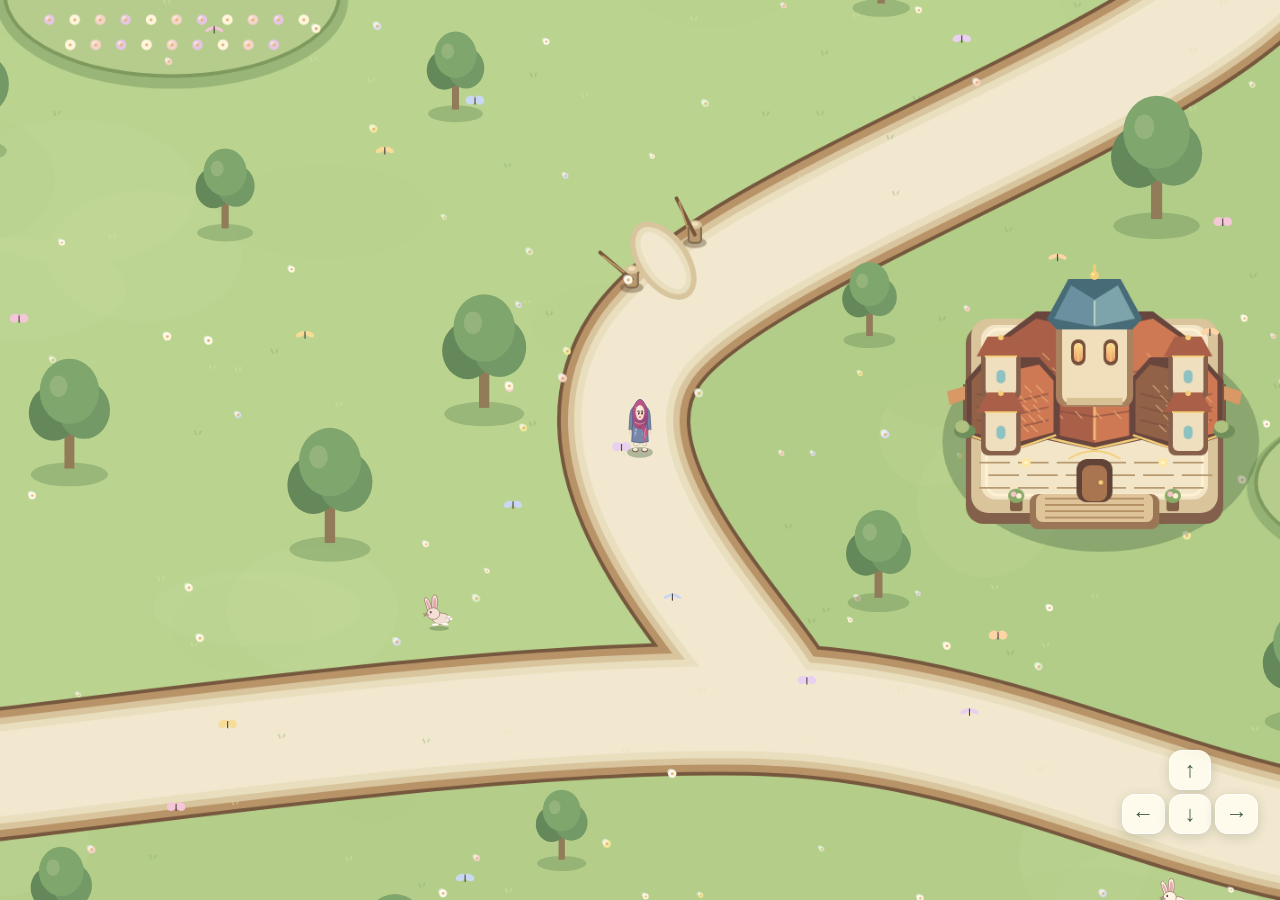
==== index.html @ 34d116b4 "Add initial files for Birthday Garden project - Created index.html with main structure and interacti" ====
<!doctype html>
<html lang="en">

<head>
  <meta charset="utf-8" />
  <meta name="viewport" content="width=device-width, initial-scale=1, viewport-fit=cover" />
  <meta name="theme-color" content="#a9ca83" />
  <meta name="description" content="A little birthday garden to wander through." />
  <title>Birthday Garden</title>
  <link rel="stylesheet" href="style.css" />
  <link rel="stylesheet" href="collectibles.css" />
</head>

<body>
  <main class="full-garden" aria-label="Birthday garden">
    <div class="viewport" id="viewport">
      <canvas id="garden"
        aria-label="A garden you can explore. Use the arrow keys or direction buttons to walk."></canvas>
      <div id="item-prompt" class="item-prompt" hidden>
        <p><span class="prompt-emoji">✨</span> You found a <strong id="found-item-name"></strong>!<br />Would you like to collect?</p>
        <button id="collect-item" type="button">Collect</button>
      </div>
      <button id="collection-toggle" class="collection-toggle" type="button" hidden aria-label="Open your collection">
        <span aria-hidden="true">🎁</span> Collection <span id="collection-count" class="collection-count"></span>
      </button>
      <div id="surprise-modal" class="surprise-modal" hidden>
        <section class="surprise-card" role="dialog" aria-modal="true" aria-label="Collected birthday wish">
          <div id="surprise-content"></div>
          <button id="confirm-surprise" class="modal-ok" type="button">OK</button>
        </section>
      </div>
      <div class="controls" aria-label="Movement controls">
        <button class="move up" data-dir="up" aria-label="Walk up">&uarr;</button>
        <button class="move left" data-dir="left" aria-label="Walk left">&larr;</button>
        <button class="move down" data-dir="down" aria-label="Walk down">&darr;</button>
        <button class="move right" data-dir="right" aria-label="Walk right">&rarr;</button>
      </div>
    </div>
  </main>
  <script src="garden.js"></script>
</body>

</html>
---- style.css ----
:root{color-scheme:light;--ink:#344c3d;--muted:#788477;--cream:#f8f5ec;--paper:#fffdf8;--rose:#cd7b76;--green:#577b52}*{box-sizing:border-box}body{margin:0;min-height:100vh;background-color:var(--cream);background-image:radial-gradient(#d7ccb3 0.7px,transparent .7px);background-size:17px 17px;color:var(--ink);font-family:"DM Sans",Arial,sans-serif}.page{max-width:1100px;margin:0 auto;padding:20px 34px 26px}.topbar{height:43px;display:flex;align-items:center;justify-content:space-between}.brand{text-decoration:none;color:var(--ink);font-family:"Playfair Display",Georgia,serif;font-weight:700;font-size:17px}.brand-mark{color:var(--rose);font-size:20px;margin-right:7px}.top-note{font-size:11px;letter-spacing:.025em;color:#788477}.live-dot{display:inline-block;width:7px;height:7px;background:#8ca574;border-radius:50%;margin:0 7px 1px 0}.intro{text-align:center;padding:24px 0 19px}.eyebrow{font-size:9px;letter-spacing:.19em;font-weight:700;color:#a07962;margin:0 0 9px}.intro h1{font-family:"Playfair Display",Georgia,serif;font-size:clamp(31px,4.1vw,43px);line-height:1.15;letter-spacing:-.035em;margin:0;color:#354b3c}.intro h1 span{color:#bd7771}.subtitle{font-size:13px;color:#7b8175;margin:10px 0 0}.game-shell{overflow:hidden;border:1px solid #e6ddca;border-radius:13px;background:var(--paper);box-shadow:0 10px 32px #554c3410}.game-meta,.game-footer{height:38px;padding:0 15px;display:flex;align-items:center;justify-content:space-between;color:#798074;font-size:10px}.location{color:#53694f;font-weight:600}.pin{color:#bd7771;margin-right:4px}.walk-hint{display:flex;align-items:center;gap:3px}.walk-hint kbd{width:17px;height:17px;border:1px solid #e3dfd3;border-radius:4px;background:#fffef9;color:#697364;font:10px "DM Sans",sans-serif;text-align:center;padding-top:2px}.walk-hint span{margin-left:6px}.viewport{position:relative;width:100%;height:clamp(390px,52vw,500px);overflow:hidden;background:#a8c981}.viewport canvas{width:100%;height:100%;display:block}.weather{position:absolute;left:13px;top:13px;padding:7px 11px;border:1px solid #ffffff9c;border-radius:30px;background:#fffdf1d9;color:#61754e;font-size:10px;box-shadow:0 2px 10px #41563212}.sun-icon{color:#dfa850;font-size:15px;vertical-align:-1px;margin-right:4px}.welcome{position:absolute;left:50%;top:16px;transform:translateX(-50%);padding:8px 15px;display:flex;align-items:center;gap:9px;border:1px solid #ffffffa6;border-radius:30px;background:#fffaf0dc;color:#68745d;font-size:10px;line-height:1.35;box-shadow:0 2px 10px #41563212;white-space:nowrap}.welcome-flower{color:#cd7b76;font-size:19px}.welcome strong{font-weight:700;color:#51654d}.controls{position:absolute;right:17px;bottom:15px;width:115px;height:108px;display:grid;grid-template-columns:repeat(3,1fr);grid-template-rows:repeat(3,1fr);gap:3px;touch-action:none}.move{border:1px solid #ffffffc4;border-radius:11px;background:#fffdf0df;color:#496146;font:600 19px "DM Sans",sans-serif;box-shadow:0 2px 8px #26351d1c;cursor:pointer;touch-action:none;user-select:none;-webkit-user-select:none;transition:transform .08s,background .08s}.move:hover{background:#fff}.move:active,.move.pressed{background:#e8edce;transform:scale(.94)}.up{grid-column:2;grid-row:1}.left{grid-column:1;grid-row:2}.down{grid-column:2;grid-row:2}.right{grid-column:3;grid-row:2}.game-footer{border-top:1px solid #eee9dd;height:35px;font-size:9px}.sparkle{color:#c3886c;font-size:14px;vertical-align:-1px;margin-right:4px}.coordinates{font-variant-numeric:tabular-nums;color:#929487}.footer{display:flex;align-items:center;justify-content:space-between;padding:17px 4px 0;color:#858677;font-size:10px}.heart{color:#cb817a;margin-left:3px}.flower{color:#b28b58;margin-left:4px}@media(max-width:600px){.page{padding:12px 12px 19px}.topbar{height:35px}.brand{font-size:14px}.brand-mark{font-size:17px}.top-note{font-size:9px}.intro{padding:26px 0 19px}.intro h1{font-size:32px}.subtitle{font-size:11px;margin-top:8px}.game-meta{height:39px;padding:0 10px}.walk-hint span{font-size:0}.walk-hint span:after{content:"move around";font-size:9px}.walk-hint kbd{width:16px;height:16px}.viewport{height:min(70vh,510px);min-height:390px}.welcome{top:12px}.weather{top:12px;left:9px;font-size:9px;padding:6px 8px}.game-footer{padding:0 10px;font-size:8px}.footer{font-size:9px;padding:14px 2px 0;gap:8px}.footer span:last-child{text-align:right}}@media(max-width:370px){.top-note{display:none}.intro h1{font-size:29px}.controls{right:11px;bottom:12px}.welcome{font-size:9px}}

html,body{width:100%;height:100%;min-height:100%;overflow:hidden}body{background:#a9ca83}.full-garden,.viewport{position:fixed;inset:0;width:100%;height:100%;min-height:0;overflow:hidden}.viewport{touch-action:none}.controls{right:max(22px,env(safe-area-inset-right));bottom:max(22px,env(safe-area-inset-bottom));width:136px;height:128px;gap:4px}.move{border-radius:13px;background:#fffdf0e8;font-size:22px;box-shadow:0 3px 12px #26351d2b}@media(max-width:600px){.controls{right:max(18px,env(safe-area-inset-right));bottom:max(18px,env(safe-area-inset-bottom));width:124px;height:116px}}
---- collectibles.css ----
[hidden]{display:none!important}
.item-prompt{position:absolute;z-index:6;width:min(260px,calc(100vw - 28px));padding:14px 15px 13px;border:1px solid #f0dfbd;border-radius:18px;background:#fffdf3f5;box-shadow:0 8px 26px #3d512b33;color:#4d6245;text-align:center;transform:translate(-50%,-100%);pointer-events:auto}
.item-prompt:after{content:"";position:absolute;left:calc(50% - 9px);bottom:-9px;width:16px;height:16px;border-right:1px solid #f0dfbd;border-bottom:1px solid #f0dfbd;background:#fffdf3;transform:rotate(45deg)}
.item-prompt p{position:relative;z-index:1;margin:0 0 10px;font:600 13px/1.45 "DM Sans",Arial,sans-serif}.item-prompt strong{color:#b25773}.prompt-emoji{margin-right:3px}
#collect-item{position:relative;z-index:1;border:0;border-radius:999px;padding:8px 20px;background:#cc7186;color:#fff;font:700 12px "DM Sans",Arial,sans-serif;box-shadow:0 3px 8px #9a4f5b33;cursor:pointer}#collect-item:hover{background:#b75d75}
.collection-toggle{position:absolute;z-index:5;right:max(22px,env(safe-area-inset-right));bottom:calc(max(22px,env(safe-area-inset-bottom)) + 136px + 10px);min-height:40px;padding:0 14px;border:1px solid #fff4d2;border-radius:999px;background:#fffaf0ed;color:#546d49;font:700 12px "DM Sans",Arial,sans-serif;box-shadow:0 3px 12px #26351d2b;cursor:pointer}.collection-toggle>span:first-child{margin-right:5px;font-size:16px;vertical-align:-2px}.collection-count{margin-left:5px;color:#af6875;font-variant-numeric:tabular-nums}
.surprise-modal{position:absolute;z-index:20;inset:0;display:grid;place-items:center;padding:20px;background:#20332370;backdrop-filter:blur(3px)}.surprise-card{position:relative;width:min(540px,100%);max-height:min(82vh,780px);overflow:auto;padding:35px clamp(22px,6vw,48px) 34px;border:1px solid #f3e5c6;border-radius:26px;background:radial-gradient(ellipse at 50% 0,#fff8e6,#fffdf8 67%);box-shadow:0 20px 70px #17261455;color:#465b43;text-align:center;animation:gift-pop .24s ease-out}
@keyframes gift-pop{from{opacity:0;transform:translateY(12px) scale(.96)}to{opacity:1;transform:translateY(0) scale(1)}}
.close-surprise{position:absolute;top:12px;right:14px;width:34px;height:34px;border:0;border-radius:50%;background:#f5eedf;color:#796a58;font:26px/1 Arial,sans-serif;cursor:pointer}.wish-emoji{display:block;margin:2px 0 8px;font-size:56px;line-height:1.15}.wish-kicker{margin:0 0 7px;color:#b17d65;font:700 10px "DM Sans",Arial,sans-serif;letter-spacing:.16em;text-transform:uppercase}.wish-title{margin:0 0 14px;color:#3f5741;font:700 clamp(24px,5vw,34px)/1.15 "Playfair Display",Georgia,serif}.wish-copy{margin:0 auto;max-width:400px;color:#6b6f61;font:500 clamp(15px,3.2vw,18px)/1.65 "DM Sans",Arial,sans-serif;white-space:pre-wrap}.collection-heading{margin:0 0 6px;color:#3f5741;font:700 28px/1.2 "Playfair Display",Georgia,serif}.collection-subtitle{margin:0 0 20px;color:#7d8174;font:12px "DM Sans",Arial,sans-serif}.collection-items{display:grid;gap:10px;text-align:left}.collection-entry{display:grid;grid-template-columns:42px 1fr;gap:4px 10px;align-items:start;padding:13px 14px;border:1px solid #eee5d2;border-radius:15px;background:#fffefa}.collection-entry-emoji{grid-row:span 2;font-size:29px;text-align:center}.collection-entry strong{align-self:end;color:#586a4c;font:700 13px "DM Sans",Arial,sans-serif}.collection-entry p{margin:0;color:#77776a;font:12px/1.5 "DM Sans",Arial,sans-serif}.collection-empty{color:#818475;font:13px/1.5 "DM Sans",Arial,sans-serif}
@media(max-width:600px){.collection-toggle{right:max(18px,env(safe-area-inset-right));bottom:calc(max(18px,env(safe-area-inset-bottom)) + 116px + 9px);min-height:38px;padding:0 12px}.surprise-modal{padding:13px}.surprise-card{padding:34px 20px 26px;border-radius:22px}.wish-emoji{font-size:48px}}
.surprise-card{border:3px solid #e7b39f;border-radius:32px;background:radial-gradient(circle at 15% 18%,#fff1cf 0 5px,transparent 6px),radial-gradient(circle at 87% 22%,#f8d9e2 0 6px,transparent 7px),linear-gradient(145deg,#fff9e9,#fffdf8 62%);box-shadow:0 9px 0 #bc806d,0 22px 55px #17261455;outline:2px dashed #f0c5a8;outline-offset:-11px}
.surprise-card:before,.surprise-card:after{position:absolute;pointer-events:none;color:#d88d9a;font-size:25px}.surprise-card:before{content:"✿";top:12px;left:19px;transform:rotate(-14deg)}.surprise-card:after{content:"✦";top:14px;right:20px;color:#d9a953;transform:rotate(12deg)}
.wish-emoji{font-size:68px;filter:drop-shadow(0 4px 0 #f2d9c7)}.wish-title{color:#8d5363;text-shadow:1px 2px 0 #f6e5cf}.wish-copy{color:#606b53}
.modal-ok{display:block;min-width:120px;margin:24px auto 0;padding:11px 28px;border:2px solid #9e5c71;border-radius:999px;background:#d98598;color:#fffdf8;font:800 14px "DM Sans",Arial,sans-serif;box-shadow:0 5px 0 #a75e72,0 7px 12px #73524030;cursor:pointer;transition:transform .12s,box-shadow .12s}.modal-ok:hover{background:#cb7188;transform:translateY(-1px)}.modal-ok:active{transform:translateY(3px);box-shadow:0 2px 0 #a75e72}
@media(max-width:600px){.surprise-card{border-radius:27px}.wish-emoji{font-size:58px}.modal-ok{margin-top:20px}}
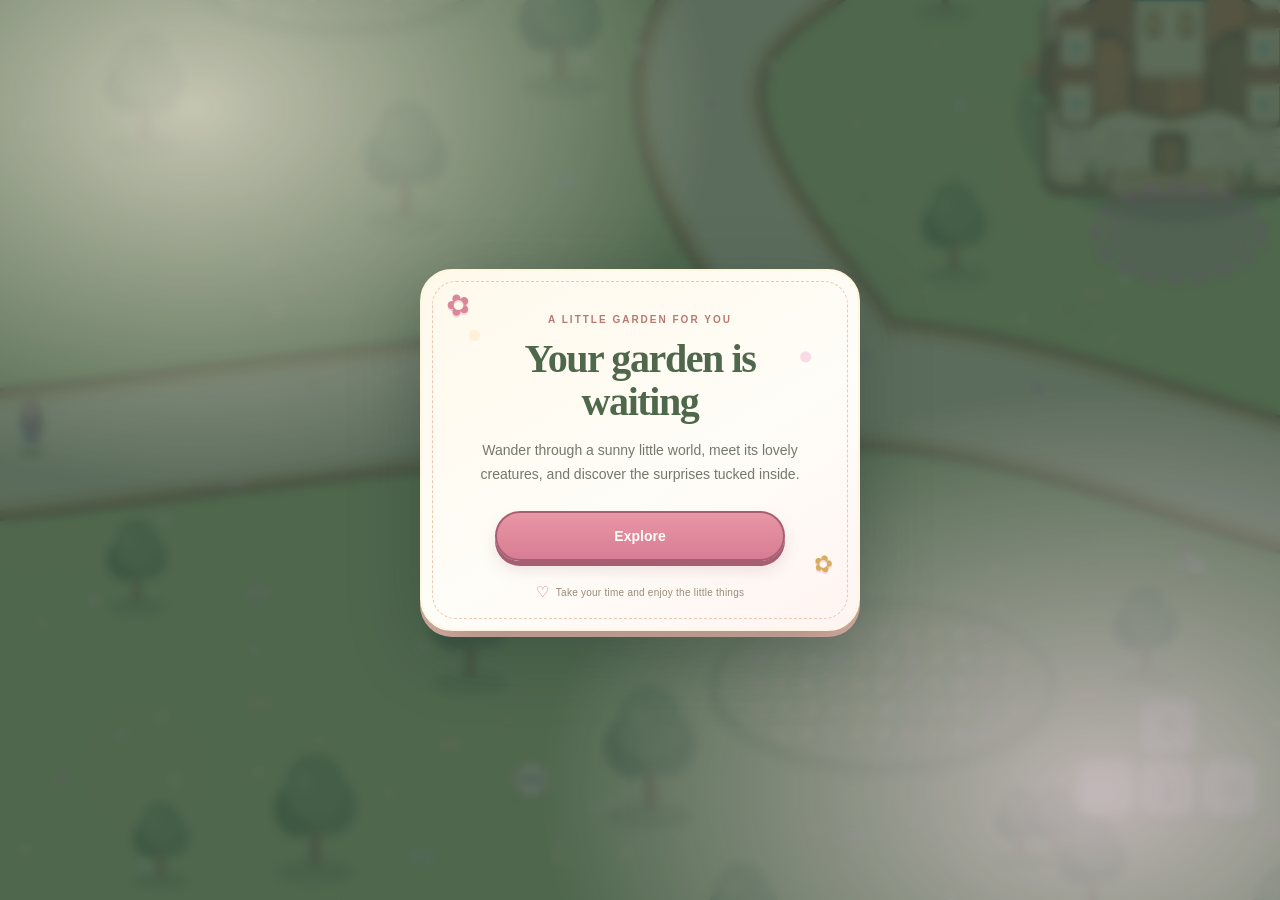
==== commit d6b6f690: "Add welcome screen with interactive elements and game start functionality" ====
--- a/index.html
+++ b/index.html
@@ -16,6 +16,21 @@
     <div class="viewport" id="viewport">
       <canvas id="garden"
         aria-label="A garden you can explore. Use the arrow keys or direction buttons to walk."></canvas>
+      <div id="welcome-screen" class="welcome-screen" role="dialog" aria-modal="true" aria-labelledby="welcome-title">
+        <section class="welcome-card">
+          <span class="welcome-flower welcome-flower-one" aria-hidden="true">✿</span>
+          <span class="welcome-flower welcome-flower-two" aria-hidden="true">✿</span>
+          <p class="welcome-kicker">A LITTLE GARDEN FOR YOU</p>
+          <h1 id="welcome-title">Your garden is waiting</h1>
+          <p class="welcome-copy">Wander through a sunny little world, meet its lovely creatures, and discover the surprises tucked inside.</p>
+          <div class="welcome-actions">
+            <button id="welcome-explore" class="welcome-primary" type="button">Explore</button>
+            <button id="welcome-continue" class="welcome-primary" type="button" hidden>Continue</button>
+            <button id="welcome-restart" class="welcome-secondary" type="button" hidden>Explore from scratch</button>
+          </div>
+          <p class="welcome-footnote"><span aria-hidden="true">♡</span> Take your time and enjoy the little things</p>
+        </section>
+      </div>
       <div id="item-prompt" class="item-prompt" hidden>
         <p><span class="prompt-emoji">✨</span> You found a <strong id="found-item-name"></strong>!<br />Would you like to collect?</p>
         <button id="collect-item" type="button">Collect</button>
--- a/style.css
+++ b/style.css
@@ -1,3 +1,3 @@
 :root{color-scheme:light;--ink:#344c3d;--muted:#788477;--cream:#f8f5ec;--paper:#fffdf8;--rose:#cd7b76;--green:#577b52}*{box-sizing:border-box}body{margin:0;min-height:100vh;background-color:var(--cream);background-image:radial-gradient(#d7ccb3 0.7px,transparent .7px);background-size:17px 17px;color:var(--ink);font-family:"DM Sans",Arial,sans-serif}.page{max-width:1100px;margin:0 auto;padding:20px 34px 26px}.topbar{height:43px;display:flex;align-items:center;justify-content:space-between}.brand{text-decoration:none;color:var(--ink);font-family:"Playfair Display",Georgia,serif;font-weight:700;font-size:17px}.brand-mark{color:var(--rose);font-size:20px;margin-right:7px}.top-note{font-size:11px;letter-spacing:.025em;color:#788477}.live-dot{display:inline-block;width:7px;height:7px;background:#8ca574;border-radius:50%;margin:0 7px 1px 0}.intro{text-align:center;padding:24px 0 19px}.eyebrow{font-size:9px;letter-spacing:.19em;font-weight:700;color:#a07962;margin:0 0 9px}.intro h1{font-family:"Playfair Display",Georgia,serif;font-size:clamp(31px,4.1vw,43px);line-height:1.15;letter-spacing:-.035em;margin:0;color:#354b3c}.intro h1 span{color:#bd7771}.subtitle{font-size:13px;color:#7b8175;margin:10px 0 0}.game-shell{overflow:hidden;border:1px solid #e6ddca;border-radius:13px;background:var(--paper);box-shadow:0 10px 32px #554c3410}.game-meta,.game-footer{height:38px;padding:0 15px;display:flex;align-items:center;justify-content:space-between;color:#798074;font-size:10px}.location{color:#53694f;font-weight:600}.pin{color:#bd7771;margin-right:4px}.walk-hint{display:flex;align-items:center;gap:3px}.walk-hint kbd{width:17px;height:17px;border:1px solid #e3dfd3;border-radius:4px;background:#fffef9;color:#697364;font:10px "DM Sans",sans-serif;text-align:center;padding-top:2px}.walk-hint span{margin-left:6px}.viewport{position:relative;width:100%;height:clamp(390px,52vw,500px);overflow:hidden;background:#a8c981}.viewport canvas{width:100%;height:100%;display:block}.weather{position:absolute;left:13px;top:13px;padding:7px 11px;border:1px solid #ffffff9c;border-radius:30px;background:#fffdf1d9;color:#61754e;font-size:10px;box-shadow:0 2px 10px #41563212}.sun-icon{color:#dfa850;font-size:15px;vertical-align:-1px;margin-right:4px}.welcome{position:absolute;left:50%;top:16px;transform:translateX(-50%);padding:8px 15px;display:flex;align-items:center;gap:9px;border:1px solid #ffffffa6;border-radius:30px;background:#fffaf0dc;color:#68745d;font-size:10px;line-height:1.35;box-shadow:0 2px 10px #41563212;white-space:nowrap}.welcome-flower{color:#cd7b76;font-size:19px}.welcome strong{font-weight:700;color:#51654d}.controls{position:absolute;right:17px;bottom:15px;width:115px;height:108px;display:grid;grid-template-columns:repeat(3,1fr);grid-template-rows:repeat(3,1fr);gap:3px;touch-action:none}.move{border:1px solid #ffffffc4;border-radius:11px;background:#fffdf0df;color:#496146;font:600 19px "DM Sans",sans-serif;box-shadow:0 2px 8px #26351d1c;cursor:pointer;touch-action:none;user-select:none;-webkit-user-select:none;transition:transform .08s,background .08s}.move:hover{background:#fff}.move:active,.move.pressed{background:#e8edce;transform:scale(.94)}.up{grid-column:2;grid-row:1}.left{grid-column:1;grid-row:2}.down{grid-column:2;grid-row:2}.right{grid-column:3;grid-row:2}.game-footer{border-top:1px solid #eee9dd;height:35px;font-size:9px}.sparkle{color:#c3886c;font-size:14px;vertical-align:-1px;margin-right:4px}.coordinates{font-variant-numeric:tabular-nums;color:#929487}.footer{display:flex;align-items:center;justify-content:space-between;padding:17px 4px 0;color:#858677;font-size:10px}.heart{color:#cb817a;margin-left:3px}.flower{color:#b28b58;margin-left:4px}@media(max-width:600px){.page{padding:12px 12px 19px}.topbar{height:35px}.brand{font-size:14px}.brand-mark{font-size:17px}.top-note{font-size:9px}.intro{padding:26px 0 19px}.intro h1{font-size:32px}.subtitle{font-size:11px;margin-top:8px}.game-meta{height:39px;padding:0 10px}.walk-hint span{font-size:0}.walk-hint span:after{content:"move around";font-size:9px}.walk-hint kbd{width:16px;height:16px}.viewport{height:min(70vh,510px);min-height:390px}.welcome{top:12px}.weather{top:12px;left:9px;font-size:9px;padding:6px 8px}.game-footer{padding:0 10px;font-size:8px}.footer{font-size:9px;padding:14px 2px 0;gap:8px}.footer span:last-child{text-align:right}}@media(max-width:370px){.top-note{display:none}.intro h1{font-size:29px}.controls{right:11px;bottom:12px}.welcome{font-size:9px}}
 
-html,body{width:100%;height:100%;min-height:100%;overflow:hidden}body{background:#a9ca83}.full-garden,.viewport{position:fixed;inset:0;width:100%;height:100%;min-height:0;overflow:hidden}.viewport{touch-action:none}.controls{right:max(22px,env(safe-area-inset-right));bottom:max(22px,env(safe-area-inset-bottom));width:136px;height:128px;gap:4px}.move{border-radius:13px;background:#fffdf0e8;font-size:22px;box-shadow:0 3px 12px #26351d2b}@media(max-width:600px){.controls{right:max(18px,env(safe-area-inset-right));bottom:max(18px,env(safe-area-inset-bottom));width:124px;height:116px}}
+html,body{width:100%;height:100%;min-height:100%;overflow:hidden}body{background:#a9ca83}.full-garden,.viewport{position:fixed;inset:0;width:100%;height:100%;min-height:0;overflow:hidden}.viewport{touch-action:none}.controls{right:max(22px,env(safe-area-inset-right));bottom:max(22px,env(safe-area-inset-bottom));width:180px;height:180px;grid-template-columns:repeat(3,56px);grid-template-rows:repeat(3,56px);gap:6px}.move{width:56px;height:56px;min-width:56px;min-height:56px;border-radius:15px;background:#fffdf0e8;font-size:29px;box-shadow:0 3px 12px #26351d2b}@media(max-width:600px){.controls{right:max(18px,env(safe-area-inset-right));bottom:max(18px,env(safe-area-inset-bottom));width:168px;height:168px;grid-template-columns:repeat(3,52px);grid-template-rows:repeat(3,52px);gap:6px}.move{width:52px;height:52px;min-width:52px;min-height:52px}}
--- a/collectibles.css
+++ b/collectibles.css
@@ -1,13 +1,29 @@
 [hidden]{display:none!important}
+.welcome-screen{position:absolute;z-index:30;inset:0;display:grid;place-items:center;overflow:auto;padding:20px;background:radial-gradient(ellipse at 15% 12%,#fff4e3aa,transparent 34%),radial-gradient(ellipse at 86% 88%,#f6dce6aa,transparent 36%),#344b3dc9;backdrop-filter:blur(5px)}
+.welcome-card{position:relative;width:min(440px,100%);padding:43px clamp(24px,7vw,48px) 28px;overflow:hidden;border:2px solid #fff6df;border-radius:32px;background:radial-gradient(circle at 12% 18%,#fff0d7 0 5px,transparent 6px),radial-gradient(circle at 88% 24%,#f8dce5 0 5px,transparent 6px),linear-gradient(150deg,#fff9eb,#fffdf8 58%,#fff4f1);box-shadow:0 22px 70px #1d302d55,0 6px 0 #e8b9ae;text-align:center;color:#465c48;animation:welcome-pop .4s cubic-bezier(.2,.8,.2,1) both}
+.welcome-card:before{content:"";position:absolute;inset:10px;border:1px dashed #e9c9b5;border-radius:24px;pointer-events:none}
+.welcome-kicker{position:relative;margin:0 0 12px;color:#b77a72;font:800 10px "DM Sans",Arial,sans-serif;letter-spacing:.2em}
+.welcome-card h1{position:relative;margin:0;color:#4f684b;font:700 clamp(30px,7vw,40px)/1.08 "Playfair Display",Georgia,serif;letter-spacing:-.035em}
+.welcome-copy{position:relative;margin:16px auto 25px;max-width:330px;color:#74786b;font:500 14px/1.7 "DM Sans",Arial,sans-serif}
+.welcome-flower{position:absolute;z-index:1;color:#d98799;text-shadow:0 2px 0 #f6d8dc;font-size:29px}.welcome-flower-one{top:17px;left:24px;transform:rotate(-18deg)}.welcome-flower-two{right:25px;bottom:51px;color:#d7ad5f;font-size:23px;transform:rotate(14deg)}
+.welcome-actions{position:relative;display:grid;gap:10px;max-width:290px;margin:auto}
+.welcome-actions button{min-height:50px;padding:0 20px;border-radius:999px;font:800 14px "DM Sans",Arial,sans-serif;cursor:pointer;transition:transform .12s,box-shadow .12s,background .12s}
+.welcome-primary{border:2px solid #a75e72;background:linear-gradient(180deg,#e996a6,#d77d93);color:#fffdf8;box-shadow:0 5px 0 #a75e72,0 9px 16px #8e57602b}
+.welcome-primary:hover{background:linear-gradient(180deg,#ed9eae,#d98598);transform:translateY(-1px)}
+.welcome-secondary{border:1.5px solid #c8d0ad;background:#f5f5e9;color:#5d744f;box-shadow:0 4px 0 #dce1ca}
+.welcome-secondary:hover{background:#eff1df;transform:translateY(-1px)}
+.welcome-actions button:active{transform:translateY(2px);box-shadow:0 2px 0 #a75e72}
+.welcome-footnote{position:relative;margin:22px 0 0;color:#9a8a78;font:500 10px "DM Sans",Arial,sans-serif;letter-spacing:.025em}.welcome-footnote span{margin-right:4px;color:#cb788c;font-size:15px;vertical-align:-1px}
+@keyframes welcome-pop{from{opacity:0;transform:translateY(12px) scale(.97)}to{opacity:1;transform:translateY(0) scale(1)}}
 .item-prompt{position:absolute;z-index:6;width:min(260px,calc(100vw - 28px));padding:14px 15px 13px;border:1px solid #f0dfbd;border-radius:18px;background:#fffdf3f5;box-shadow:0 8px 26px #3d512b33;color:#4d6245;text-align:center;transform:translate(-50%,-100%);pointer-events:auto}
 .item-prompt:after{content:"";position:absolute;left:calc(50% - 9px);bottom:-9px;width:16px;height:16px;border-right:1px solid #f0dfbd;border-bottom:1px solid #f0dfbd;background:#fffdf3;transform:rotate(45deg)}
 .item-prompt p{position:relative;z-index:1;margin:0 0 10px;font:600 13px/1.45 "DM Sans",Arial,sans-serif}.item-prompt strong{color:#b25773}.prompt-emoji{margin-right:3px}
 #collect-item{position:relative;z-index:1;border:0;border-radius:999px;padding:8px 20px;background:#cc7186;color:#fff;font:700 12px "DM Sans",Arial,sans-serif;box-shadow:0 3px 8px #9a4f5b33;cursor:pointer}#collect-item:hover{background:#b75d75}
-.collection-toggle{position:absolute;z-index:5;right:max(22px,env(safe-area-inset-right));bottom:calc(max(22px,env(safe-area-inset-bottom)) + 136px + 10px);min-height:40px;padding:0 14px;border:1px solid #fff4d2;border-radius:999px;background:#fffaf0ed;color:#546d49;font:700 12px "DM Sans",Arial,sans-serif;box-shadow:0 3px 12px #26351d2b;cursor:pointer}.collection-toggle>span:first-child{margin-right:5px;font-size:16px;vertical-align:-2px}.collection-count{margin-left:5px;color:#af6875;font-variant-numeric:tabular-nums}
+.collection-toggle{position:absolute;z-index:5;right:max(22px,env(safe-area-inset-right));bottom:calc(max(22px,env(safe-area-inset-bottom)) + 180px + 10px);min-height:40px;padding:0 14px;border:1px solid #fff4d2;border-radius:999px;background:#fffaf0ed;color:#546d49;font:700 12px "DM Sans",Arial,sans-serif;box-shadow:0 3px 12px #26351d2b;cursor:pointer}.collection-toggle>span:first-child{margin-right:5px;font-size:16px;vertical-align:-2px}.collection-count{margin-left:5px;color:#af6875;font-variant-numeric:tabular-nums}
 .surprise-modal{position:absolute;z-index:20;inset:0;display:grid;place-items:center;padding:20px;background:#20332370;backdrop-filter:blur(3px)}.surprise-card{position:relative;width:min(540px,100%);max-height:min(82vh,780px);overflow:auto;padding:35px clamp(22px,6vw,48px) 34px;border:1px solid #f3e5c6;border-radius:26px;background:radial-gradient(ellipse at 50% 0,#fff8e6,#fffdf8 67%);box-shadow:0 20px 70px #17261455;color:#465b43;text-align:center;animation:gift-pop .24s ease-out}
 @keyframes gift-pop{from{opacity:0;transform:translateY(12px) scale(.96)}to{opacity:1;transform:translateY(0) scale(1)}}
 .close-surprise{position:absolute;top:12px;right:14px;width:34px;height:34px;border:0;border-radius:50%;background:#f5eedf;color:#796a58;font:26px/1 Arial,sans-serif;cursor:pointer}.wish-emoji{display:block;margin:2px 0 8px;font-size:56px;line-height:1.15}.wish-kicker{margin:0 0 7px;color:#b17d65;font:700 10px "DM Sans",Arial,sans-serif;letter-spacing:.16em;text-transform:uppercase}.wish-title{margin:0 0 14px;color:#3f5741;font:700 clamp(24px,5vw,34px)/1.15 "Playfair Display",Georgia,serif}.wish-copy{margin:0 auto;max-width:400px;color:#6b6f61;font:500 clamp(15px,3.2vw,18px)/1.65 "DM Sans",Arial,sans-serif;white-space:pre-wrap}.collection-heading{margin:0 0 6px;color:#3f5741;font:700 28px/1.2 "Playfair Display",Georgia,serif}.collection-subtitle{margin:0 0 20px;color:#7d8174;font:12px "DM Sans",Arial,sans-serif}.collection-items{display:grid;gap:10px;text-align:left}.collection-entry{display:grid;grid-template-columns:42px 1fr;gap:4px 10px;align-items:start;padding:13px 14px;border:1px solid #eee5d2;border-radius:15px;background:#fffefa}.collection-entry-emoji{grid-row:span 2;font-size:29px;text-align:center}.collection-entry strong{align-self:end;color:#586a4c;font:700 13px "DM Sans",Arial,sans-serif}.collection-entry p{margin:0;color:#77776a;font:12px/1.5 "DM Sans",Arial,sans-serif}.collection-empty{color:#818475;font:13px/1.5 "DM Sans",Arial,sans-serif}
-@media(max-width:600px){.collection-toggle{right:max(18px,env(safe-area-inset-right));bottom:calc(max(18px,env(safe-area-inset-bottom)) + 116px + 9px);min-height:38px;padding:0 12px}.surprise-modal{padding:13px}.surprise-card{padding:34px 20px 26px;border-radius:22px}.wish-emoji{font-size:48px}}
+@media(max-width:600px){.collection-toggle{right:max(18px,env(safe-area-inset-right));bottom:calc(max(18px,env(safe-area-inset-bottom)) + 168px + 10px);min-height:38px;padding:0 12px}.surprise-modal{padding:13px}.surprise-card{padding:34px 20px 26px;border-radius:22px}.wish-emoji{font-size:48px}}
 .surprise-card{border:3px solid #e7b39f;border-radius:32px;background:radial-gradient(circle at 15% 18%,#fff1cf 0 5px,transparent 6px),radial-gradient(circle at 87% 22%,#f8d9e2 0 6px,transparent 7px),linear-gradient(145deg,#fff9e9,#fffdf8 62%);box-shadow:0 9px 0 #bc806d,0 22px 55px #17261455;outline:2px dashed #f0c5a8;outline-offset:-11px}
 .surprise-card:before,.surprise-card:after{position:absolute;pointer-events:none;color:#d88d9a;font-size:25px}.surprise-card:before{content:"✿";top:12px;left:19px;transform:rotate(-14deg)}.surprise-card:after{content:"✦";top:14px;right:20px;color:#d9a953;transform:rotate(12deg)}
 .wish-emoji{font-size:68px;filter:drop-shadow(0 4px 0 #f2d9c7)}.wish-title{color:#8d5363;text-shadow:1px 2px 0 #f6e5cf}.wish-copy{color:#606b53}
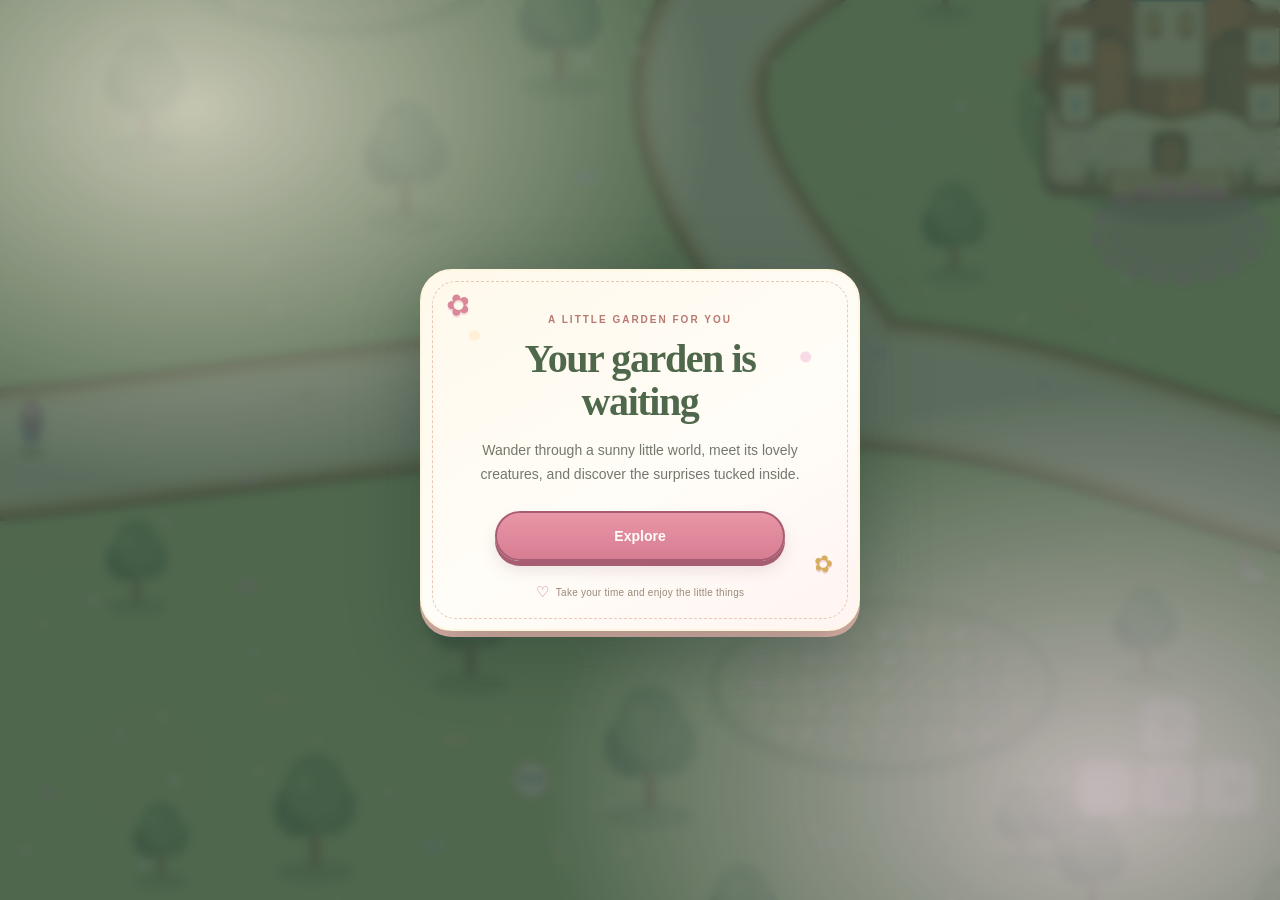
==== commit 5d222d54: "Add mission feature with task implementation, UI updates, and player position persistence" ====
--- a/index.html
+++ b/index.html
@@ -31,13 +31,19 @@
           <p class="welcome-footnote"><span aria-hidden="true">♡</span> Take your time and enjoy the little things</p>
         </section>
       </div>
+      <div id="mission-screen" class="mission-screen" hidden></div>
       <div id="item-prompt" class="item-prompt" hidden>
         <p><span class="prompt-emoji">✨</span> You found a <strong id="found-item-name"></strong>!<br />Would you like to collect?</p>
         <button id="collect-item" type="button">Collect</button>
       </div>
+      <div class="garden-shortcuts">
       <button id="collection-toggle" class="collection-toggle" type="button" hidden aria-label="Open your collection">
         <span aria-hidden="true">🎁</span> Collection <span id="collection-count" class="collection-count"></span>
       </button>
+      <button id="wishes-toggle" class="collection-toggle wishes-toggle" type="button" hidden aria-label="Open your wishes">
+        <span aria-hidden="true">&#x2661;</span> Wishes <span id="wishes-count" class="collection-count"></span>
+      </button>
+      </div>
       <div id="surprise-modal" class="surprise-modal" hidden>
         <section class="surprise-card" role="dialog" aria-modal="true" aria-label="Collected birthday wish">
           <div id="surprise-content"></div>
--- a/collectibles.css
+++ b/collectibles.css
@@ -15,6 +15,10 @@
 .welcome-actions button:active{transform:translateY(2px);box-shadow:0 2px 0 #a75e72}
 .welcome-footnote{position:relative;margin:22px 0 0;color:#9a8a78;font:500 10px "DM Sans",Arial,sans-serif;letter-spacing:.025em}.welcome-footnote span{margin-right:4px;color:#cb788c;font-size:15px;vertical-align:-1px}
 @keyframes welcome-pop{from{opacity:0;transform:translateY(12px) scale(.97)}to{opacity:1;transform:translateY(0) scale(1)}}
+.mission-screen{position:absolute;z-index:40;inset:0;display:grid;place-items:center;overflow:auto;padding:14px;background:radial-gradient(ellipse at 14% 15%,#fff2dbaa,transparent 36%),radial-gradient(ellipse at 86% 85%,#f4d8e2aa,transparent 38%),#344b3de8;backdrop-filter:blur(7px)}
+.garden-shortcuts{position:absolute;z-index:5;right:max(22px,env(safe-area-inset-right));bottom:calc(max(22px,env(safe-area-inset-bottom)) + 180px + 10px);display:flex;flex-direction:column;align-items:flex-end;gap:8px}
+.garden-shortcuts .collection-toggle{position:static;right:auto;bottom:auto}
+.mission-loading{position:relative;width:min(480px,100%);padding:70px 30px 34px;border:1px solid #f2e3c8;border-radius:28px;background:linear-gradient(150deg,#fff9eb,#fffdf8 58%,#fff4f1);box-shadow:0 22px 70px #1d302d55;text-align:center;color:#52674a}.mission-loading h1{margin:10px 0;color:#4f684b;font:700 32px "Playfair Display",Georgia,serif}.mission-loading p{color:#74786b;font:500 13px/1.55 "DM Sans",Arial,sans-serif}.mission-loading-back{position:absolute;top:16px;left:16px;min-height:38px;padding:0 13px;border:1px solid #e3d7bf;border-radius:999px;background:#fffdf5;color:#596b4c;font:700 12px "DM Sans",Arial,sans-serif;cursor:pointer}
 .item-prompt{position:absolute;z-index:6;width:min(260px,calc(100vw - 28px));padding:14px 15px 13px;border:1px solid #f0dfbd;border-radius:18px;background:#fffdf3f5;box-shadow:0 8px 26px #3d512b33;color:#4d6245;text-align:center;transform:translate(-50%,-100%);pointer-events:auto}
 .item-prompt:after{content:"";position:absolute;left:calc(50% - 9px);bottom:-9px;width:16px;height:16px;border-right:1px solid #f0dfbd;border-bottom:1px solid #f0dfbd;background:#fffdf3;transform:rotate(45deg)}
 .item-prompt p{position:relative;z-index:1;margin:0 0 10px;font:600 13px/1.45 "DM Sans",Arial,sans-serif}.item-prompt strong{color:#b25773}.prompt-emoji{margin-right:3px}
@@ -23,7 +27,7 @@
 .surprise-modal{position:absolute;z-index:20;inset:0;display:grid;place-items:center;padding:20px;background:#20332370;backdrop-filter:blur(3px)}.surprise-card{position:relative;width:min(540px,100%);max-height:min(82vh,780px);overflow:auto;padding:35px clamp(22px,6vw,48px) 34px;border:1px solid #f3e5c6;border-radius:26px;background:radial-gradient(ellipse at 50% 0,#fff8e6,#fffdf8 67%);box-shadow:0 20px 70px #17261455;color:#465b43;text-align:center;animation:gift-pop .24s ease-out}
 @keyframes gift-pop{from{opacity:0;transform:translateY(12px) scale(.96)}to{opacity:1;transform:translateY(0) scale(1)}}
 .close-surprise{position:absolute;top:12px;right:14px;width:34px;height:34px;border:0;border-radius:50%;background:#f5eedf;color:#796a58;font:26px/1 Arial,sans-serif;cursor:pointer}.wish-emoji{display:block;margin:2px 0 8px;font-size:56px;line-height:1.15}.wish-kicker{margin:0 0 7px;color:#b17d65;font:700 10px "DM Sans",Arial,sans-serif;letter-spacing:.16em;text-transform:uppercase}.wish-title{margin:0 0 14px;color:#3f5741;font:700 clamp(24px,5vw,34px)/1.15 "Playfair Display",Georgia,serif}.wish-copy{margin:0 auto;max-width:400px;color:#6b6f61;font:500 clamp(15px,3.2vw,18px)/1.65 "DM Sans",Arial,sans-serif;white-space:pre-wrap}.collection-heading{margin:0 0 6px;color:#3f5741;font:700 28px/1.2 "Playfair Display",Georgia,serif}.collection-subtitle{margin:0 0 20px;color:#7d8174;font:12px "DM Sans",Arial,sans-serif}.collection-items{display:grid;gap:10px;text-align:left}.collection-entry{display:grid;grid-template-columns:42px 1fr;gap:4px 10px;align-items:start;padding:13px 14px;border:1px solid #eee5d2;border-radius:15px;background:#fffefa}.collection-entry-emoji{grid-row:span 2;font-size:29px;text-align:center}.collection-entry strong{align-self:end;color:#586a4c;font:700 13px "DM Sans",Arial,sans-serif}.collection-entry p{margin:0;color:#77776a;font:12px/1.5 "DM Sans",Arial,sans-serif}.collection-empty{color:#818475;font:13px/1.5 "DM Sans",Arial,sans-serif}
-@media(max-width:600px){.collection-toggle{right:max(18px,env(safe-area-inset-right));bottom:calc(max(18px,env(safe-area-inset-bottom)) + 168px + 10px);min-height:38px;padding:0 12px}.surprise-modal{padding:13px}.surprise-card{padding:34px 20px 26px;border-radius:22px}.wish-emoji{font-size:48px}}
+@media(max-width:600px){.garden-shortcuts{right:max(18px,env(safe-area-inset-right));bottom:calc(max(18px,env(safe-area-inset-bottom)) + 168px + 10px)}.collection-toggle{min-height:38px;padding:0 12px}.surprise-modal{padding:13px}.surprise-card{padding:34px 20px 26px;border-radius:22px}.wish-emoji{font-size:48px}}
 .surprise-card{border:3px solid #e7b39f;border-radius:32px;background:radial-gradient(circle at 15% 18%,#fff1cf 0 5px,transparent 6px),radial-gradient(circle at 87% 22%,#f8d9e2 0 6px,transparent 7px),linear-gradient(145deg,#fff9e9,#fffdf8 62%);box-shadow:0 9px 0 #bc806d,0 22px 55px #17261455;outline:2px dashed #f0c5a8;outline-offset:-11px}
 .surprise-card:before,.surprise-card:after{position:absolute;pointer-events:none;color:#d88d9a;font-size:25px}.surprise-card:before{content:"✿";top:12px;left:19px;transform:rotate(-14deg)}.surprise-card:after{content:"✦";top:14px;right:20px;color:#d9a953;transform:rotate(12deg)}
 .wish-emoji{font-size:68px;filter:drop-shadow(0 4px 0 #f2d9c7)}.wish-title{color:#8d5363;text-shadow:1px 2px 0 #f6e5cf}.wish-copy{color:#606b53}
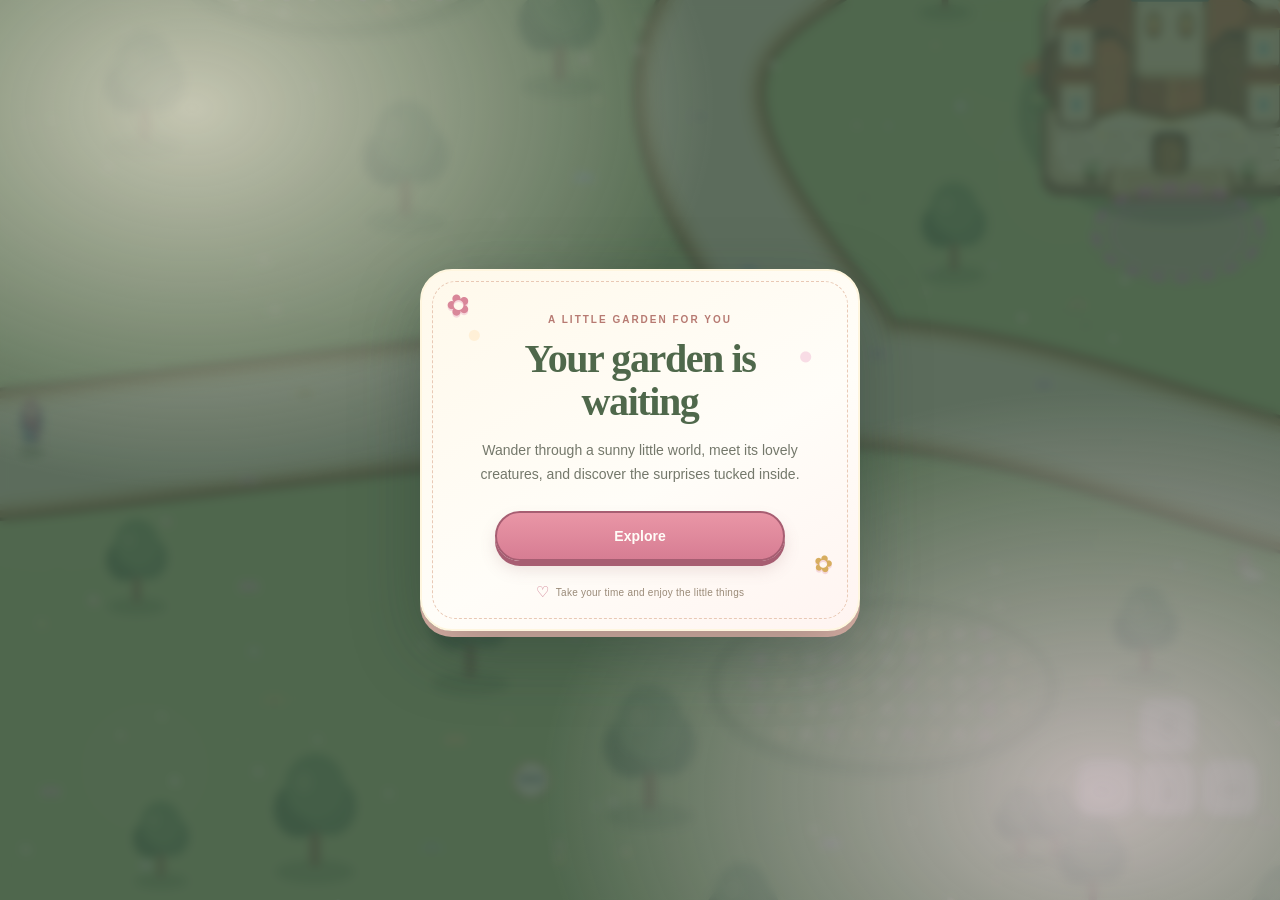
==== commit 0c8f0e15: "Add loading message to welcome screen and update button visibility" ====
--- a/index.html
+++ b/index.html
@@ -23,8 +23,9 @@
           <p class="welcome-kicker">A LITTLE GARDEN FOR YOU</p>
           <h1 id="welcome-title">Your garden is waiting</h1>
           <p class="welcome-copy">Wander through a sunny little world, meet its lovely creatures, and discover the surprises tucked inside.</p>
+          <p id="welcome-loading" class="welcome-loading" role="status">Warming up your garden…</p>
           <div class="welcome-actions">
-            <button id="welcome-explore" class="welcome-primary" type="button">Explore</button>
+            <button id="welcome-explore" class="welcome-primary" type="button" hidden>Explore</button>
             <button id="welcome-continue" class="welcome-primary" type="button" hidden>Continue</button>
             <button id="welcome-restart" class="welcome-secondary" type="button" hidden>Explore from scratch</button>
           </div>
--- a/collectibles.css
+++ b/collectibles.css
@@ -5,6 +5,7 @@
 .welcome-kicker{position:relative;margin:0 0 12px;color:#b77a72;font:800 10px "DM Sans",Arial,sans-serif;letter-spacing:.2em}
 .welcome-card h1{position:relative;margin:0;color:#4f684b;font:700 clamp(30px,7vw,40px)/1.08 "Playfair Display",Georgia,serif;letter-spacing:-.035em}
 .welcome-copy{position:relative;margin:16px auto 25px;max-width:330px;color:#74786b;font:500 14px/1.7 "DM Sans",Arial,sans-serif}
+.welcome-loading{position:relative;margin:0 auto 20px;color:#8a7967;font:600 12px "DM Sans",Arial,sans-serif}.welcome-loading:before{content:"";display:inline-block;width:10px;height:10px;margin-right:8px;border:2px solid #e9c7bf;border-top-color:#bb6d82;border-radius:50%;vertical-align:-2px;animation:welcome-spin .8s linear infinite}
 .welcome-flower{position:absolute;z-index:1;color:#d98799;text-shadow:0 2px 0 #f6d8dc;font-size:29px}.welcome-flower-one{top:17px;left:24px;transform:rotate(-18deg)}.welcome-flower-two{right:25px;bottom:51px;color:#d7ad5f;font-size:23px;transform:rotate(14deg)}
 .welcome-actions{position:relative;display:grid;gap:10px;max-width:290px;margin:auto}
 .welcome-actions button{min-height:50px;padding:0 20px;border-radius:999px;font:800 14px "DM Sans",Arial,sans-serif;cursor:pointer;transition:transform .12s,box-shadow .12s,background .12s}
@@ -15,6 +16,7 @@
 .welcome-actions button:active{transform:translateY(2px);box-shadow:0 2px 0 #a75e72}
 .welcome-footnote{position:relative;margin:22px 0 0;color:#9a8a78;font:500 10px "DM Sans",Arial,sans-serif;letter-spacing:.025em}.welcome-footnote span{margin-right:4px;color:#cb788c;font-size:15px;vertical-align:-1px}
 @keyframes welcome-pop{from{opacity:0;transform:translateY(12px) scale(.97)}to{opacity:1;transform:translateY(0) scale(1)}}
+@keyframes welcome-spin{to{transform:rotate(360deg)}}
 .mission-screen{position:absolute;z-index:40;inset:0;display:grid;place-items:center;overflow:auto;padding:14px;background:radial-gradient(ellipse at 14% 15%,#fff2dbaa,transparent 36%),radial-gradient(ellipse at 86% 85%,#f4d8e2aa,transparent 38%),#344b3de8;backdrop-filter:blur(7px)}
 .garden-shortcuts{position:absolute;z-index:5;right:max(22px,env(safe-area-inset-right));bottom:calc(max(22px,env(safe-area-inset-bottom)) + 180px + 10px);display:flex;flex-direction:column;align-items:flex-end;gap:8px}
 .garden-shortcuts .collection-toggle{position:static;right:auto;bottom:auto}
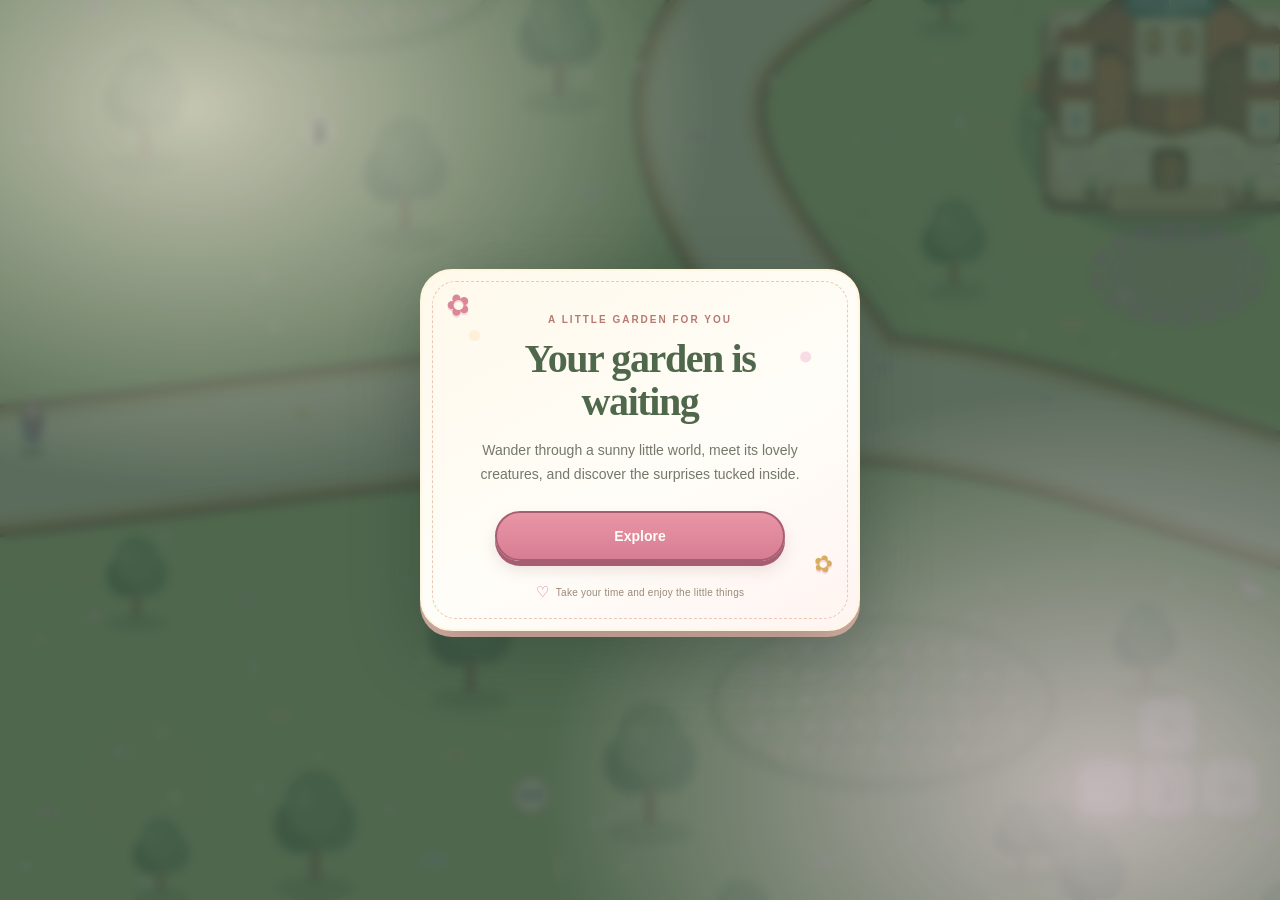
==== commit aacea8c0: "Add birthday gate functionality with countdown and UI enhancements" ====
--- a/index.html
+++ b/index.html
@@ -5,15 +5,47 @@
   <meta charset="utf-8" />
   <meta name="viewport" content="width=device-width, initial-scale=1, viewport-fit=cover" />
   <meta name="theme-color" content="#a9ca83" />
-  <meta name="description" content="A little birthday garden to wander through." />
-  <title>Birthday Garden</title>
+  <meta name="description" content="A birthday garden made with love for Afrin." />
+  <title>For Afrin, with love | Birthday Garden</title>
   <link rel="stylesheet" href="style.css" />
   <link rel="stylesheet" href="collectibles.css" />
+  <link rel="stylesheet" href="birthday-gate.css" />
 </head>
 
 <body>
   <main class="full-garden" aria-label="Birthday garden">
-    <div class="viewport" id="viewport">
+    <section id="birthday-gate" class="birthday-gate" role="dialog" aria-modal="true" aria-labelledby="birthday-title"
+      aria-describedby="birthday-message">
+      <div class="birthday-stars" aria-hidden="true">
+        <span>✦</span><span>♡</span><span>✧</span><span>♡</span><span>✦</span>
+      </div>
+      <article class="birthday-card">
+        <span class="birthday-bloom" aria-hidden="true">✿</span>
+        <p class="birthday-kicker"><span aria-hidden="true">&#x2661;</span> A BIRTHDAY LOVE NOTE FROM ARSHAD <span
+            aria-hidden="true">&#x2661;</span></p>
+        <h1 id="birthday-title">Hi Afrin <span class="birthday-heart" aria-hidden="true">♥</span></h1>
+        <p class="birthday-dedication">To my beautiful wifey 🫶🏻 favourite doctor 🩺 and my forever love ❤️</p>
+        <p id="birthday-message" class="birthday-message">My love, I made a little world just for you. 🥹💕 Every
+          flower, hidden surprise, and corner of this garden has been designed with you in mind, holding a little piece
+          of my love. You spend your days caring for patients and making them smile. Today, let me do the same for you.
+          🌷 I hope exploring it brings a beautiful smile to your face, because your smile means the world to me. ❤️
+        </p>
+        <div class="birthday-flourish" aria-hidden="true"><span>✿</span><i></i><span>♥</span><i></i><span>✿</span></div>
+        <p class="birthday-countdown-label">Your birthday garden opens in</p>
+        <div class="birthday-countdown" aria-label="Time remaining until your birthday garden opens">
+          <div><strong id="birthday-days">––</strong><span>days</span></div>
+          <i aria-hidden="true">:</i>
+          <div><strong id="birthday-hours">––</strong><span>hours</span></div>
+          <i aria-hidden="true">:</i>
+          <div><strong id="birthday-minutes">––</strong><span>minutes</span></div>
+          <i aria-hidden="true">:</i>
+          <div><strong id="birthday-seconds">––</strong><span>seconds</span></div>
+        </div>
+        <p id="birthday-date-note" class="birthday-date-note" aria-live="polite">A little more time, and our garden will
+          be yours.</p>
+      </article>
+    </section>
+    <div class="viewport" id="viewport" inert>
       <canvas id="garden"
         aria-label="A garden you can explore. Use the arrow keys or direction buttons to walk."></canvas>
       <div id="welcome-screen" class="welcome-screen" role="dialog" aria-modal="true" aria-labelledby="welcome-title">
@@ -22,7 +54,8 @@
           <span class="welcome-flower welcome-flower-two" aria-hidden="true">✿</span>
           <p class="welcome-kicker">A LITTLE GARDEN FOR YOU</p>
           <h1 id="welcome-title">Your garden is waiting</h1>
-          <p class="welcome-copy">Wander through a sunny little world, meet its lovely creatures, and discover the surprises tucked inside.</p>
+          <p class="welcome-copy">Wander through a sunny little world, meet its lovely creatures, and discover the
+            surprises tucked inside.</p>
           <p id="welcome-loading" class="welcome-loading" role="status">Warming up your garden…</p>
           <div class="welcome-actions">
             <button id="welcome-explore" class="welcome-primary" type="button" hidden>Explore</button>
@@ -34,16 +67,18 @@
       </div>
       <div id="mission-screen" class="mission-screen" hidden></div>
       <div id="item-prompt" class="item-prompt" hidden>
-        <p><span class="prompt-emoji">✨</span> You found a <strong id="found-item-name"></strong>!<br />Would you like to collect?</p>
+        <p><span class="prompt-emoji">✨</span> You found a <strong id="found-item-name"></strong>!<br />Would you like
+          to collect?</p>
         <button id="collect-item" type="button">Collect</button>
       </div>
       <div class="garden-shortcuts">
-      <button id="collection-toggle" class="collection-toggle" type="button" hidden aria-label="Open your collection">
-        <span aria-hidden="true">🎁</span> Collection <span id="collection-count" class="collection-count"></span>
-      </button>
-      <button id="wishes-toggle" class="collection-toggle wishes-toggle" type="button" hidden aria-label="Open your wishes">
-        <span aria-hidden="true">&#x2661;</span> Wishes <span id="wishes-count" class="collection-count"></span>
-      </button>
+        <button id="collection-toggle" class="collection-toggle" type="button" hidden aria-label="Open your collection">
+          <span aria-hidden="true">🎁</span> Collection <span id="collection-count" class="collection-count"></span>
+        </button>
+        <button id="wishes-toggle" class="collection-toggle wishes-toggle" type="button" hidden
+          aria-label="Open your wishes">
+          <span aria-hidden="true">&#x2661;</span> Wishes <span id="wishes-count" class="collection-count"></span>
+        </button>
       </div>
       <div id="surprise-modal" class="surprise-modal" hidden>
         <section class="surprise-card" role="dialog" aria-modal="true" aria-label="Collected birthday wish">
@@ -59,7 +94,8 @@
       </div>
     </div>
   </main>
+  <script src="birthday-gate.js"></script>
   <script src="garden.js"></script>
 </body>
 
-</html>
+</html>
--- a/style.css
+++ b/style.css
@@ -1,3 +1,5 @@
 :root{color-scheme:light;--ink:#344c3d;--muted:#788477;--cream:#f8f5ec;--paper:#fffdf8;--rose:#cd7b76;--green:#577b52}*{box-sizing:border-box}body{margin:0;min-height:100vh;background-color:var(--cream);background-image:radial-gradient(#d7ccb3 0.7px,transparent .7px);background-size:17px 17px;color:var(--ink);font-family:"DM Sans",Arial,sans-serif}.page{max-width:1100px;margin:0 auto;padding:20px 34px 26px}.topbar{height:43px;display:flex;align-items:center;justify-content:space-between}.brand{text-decoration:none;color:var(--ink);font-family:"Playfair Display",Georgia,serif;font-weight:700;font-size:17px}.brand-mark{color:var(--rose);font-size:20px;margin-right:7px}.top-note{font-size:11px;letter-spacing:.025em;color:#788477}.live-dot{display:inline-block;width:7px;height:7px;background:#8ca574;border-radius:50%;margin:0 7px 1px 0}.intro{text-align:center;padding:24px 0 19px}.eyebrow{font-size:9px;letter-spacing:.19em;font-weight:700;color:#a07962;margin:0 0 9px}.intro h1{font-family:"Playfair Display",Georgia,serif;font-size:clamp(31px,4.1vw,43px);line-height:1.15;letter-spacing:-.035em;margin:0;color:#354b3c}.intro h1 span{color:#bd7771}.subtitle{font-size:13px;color:#7b8175;margin:10px 0 0}.game-shell{overflow:hidden;border:1px solid #e6ddca;border-radius:13px;background:var(--paper);box-shadow:0 10px 32px #554c3410}.game-meta,.game-footer{height:38px;padding:0 15px;display:flex;align-items:center;justify-content:space-between;color:#798074;font-size:10px}.location{color:#53694f;font-weight:600}.pin{color:#bd7771;margin-right:4px}.walk-hint{display:flex;align-items:center;gap:3px}.walk-hint kbd{width:17px;height:17px;border:1px solid #e3dfd3;border-radius:4px;background:#fffef9;color:#697364;font:10px "DM Sans",sans-serif;text-align:center;padding-top:2px}.walk-hint span{margin-left:6px}.viewport{position:relative;width:100%;height:clamp(390px,52vw,500px);overflow:hidden;background:#a8c981}.viewport canvas{width:100%;height:100%;display:block}.weather{position:absolute;left:13px;top:13px;padding:7px 11px;border:1px solid #ffffff9c;border-radius:30px;background:#fffdf1d9;color:#61754e;font-size:10px;box-shadow:0 2px 10px #41563212}.sun-icon{color:#dfa850;font-size:15px;vertical-align:-1px;margin-right:4px}.welcome{position:absolute;left:50%;top:16px;transform:translateX(-50%);padding:8px 15px;display:flex;align-items:center;gap:9px;border:1px solid #ffffffa6;border-radius:30px;background:#fffaf0dc;color:#68745d;font-size:10px;line-height:1.35;box-shadow:0 2px 10px #41563212;white-space:nowrap}.welcome-flower{color:#cd7b76;font-size:19px}.welcome strong{font-weight:700;color:#51654d}.controls{position:absolute;right:17px;bottom:15px;width:115px;height:108px;display:grid;grid-template-columns:repeat(3,1fr);grid-template-rows:repeat(3,1fr);gap:3px;touch-action:none}.move{border:1px solid #ffffffc4;border-radius:11px;background:#fffdf0df;color:#496146;font:600 19px "DM Sans",sans-serif;box-shadow:0 2px 8px #26351d1c;cursor:pointer;touch-action:none;user-select:none;-webkit-user-select:none;transition:transform .08s,background .08s}.move:hover{background:#fff}.move:active,.move.pressed{background:#e8edce;transform:scale(.94)}.up{grid-column:2;grid-row:1}.left{grid-column:1;grid-row:2}.down{grid-column:2;grid-row:2}.right{grid-column:3;grid-row:2}.game-footer{border-top:1px solid #eee9dd;height:35px;font-size:9px}.sparkle{color:#c3886c;font-size:14px;vertical-align:-1px;margin-right:4px}.coordinates{font-variant-numeric:tabular-nums;color:#929487}.footer{display:flex;align-items:center;justify-content:space-between;padding:17px 4px 0;color:#858677;font-size:10px}.heart{color:#cb817a;margin-left:3px}.flower{color:#b28b58;margin-left:4px}@media(max-width:600px){.page{padding:12px 12px 19px}.topbar{height:35px}.brand{font-size:14px}.brand-mark{font-size:17px}.top-note{font-size:9px}.intro{padding:26px 0 19px}.intro h1{font-size:32px}.subtitle{font-size:11px;margin-top:8px}.game-meta{height:39px;padding:0 10px}.walk-hint span{font-size:0}.walk-hint span:after{content:"move around";font-size:9px}.walk-hint kbd{width:16px;height:16px}.viewport{height:min(70vh,510px);min-height:390px}.welcome{top:12px}.weather{top:12px;left:9px;font-size:9px;padding:6px 8px}.game-footer{padding:0 10px;font-size:8px}.footer{font-size:9px;padding:14px 2px 0;gap:8px}.footer span:last-child{text-align:right}}@media(max-width:370px){.top-note{display:none}.intro h1{font-size:29px}.controls{right:11px;bottom:12px}.welcome{font-size:9px}}
 
 html,body{width:100%;height:100%;min-height:100%;overflow:hidden}body{background:#a9ca83}.full-garden,.viewport{position:fixed;inset:0;width:100%;height:100%;min-height:0;overflow:hidden}.viewport{touch-action:none}.controls{right:max(22px,env(safe-area-inset-right));bottom:max(22px,env(safe-area-inset-bottom));width:180px;height:180px;grid-template-columns:repeat(3,56px);grid-template-rows:repeat(3,56px);gap:6px}.move{width:56px;height:56px;min-width:56px;min-height:56px;border-radius:15px;background:#fffdf0e8;font-size:29px;box-shadow:0 3px 12px #26351d2b}@media(max-width:600px){.controls{right:max(18px,env(safe-area-inset-right));bottom:max(18px,env(safe-area-inset-bottom));width:168px;height:168px;grid-template-columns:repeat(3,52px);grid-template-rows:repeat(3,52px);gap:6px}.move{width:52px;height:52px;min-width:52px;min-height:52px}}
+.controls{left:50%;right:auto;bottom:max(18px,env(safe-area-inset-bottom));transform:translateX(-50%);display:flex;align-items:center;justify-content:center;gap:8px;width:auto;height:auto;grid-template-columns:none;grid-template-rows:none}.move{flex:0 0 56px}.up,.left,.down,.right{grid-column:auto;grid-row:auto}.left{order:1}.up{order:2}.down{order:3}.right{order:4}@media(max-width:600px){.controls{left:50%;right:auto;bottom:max(16px,env(safe-area-inset-bottom));width:auto;height:auto;gap:6px}.move{width:52px;height:52px;min-width:52px;min-height:52px;flex-basis:52px}}
+.controls{left:auto;right:max(22px,env(safe-area-inset-right));bottom:max(22px,env(safe-area-inset-bottom));transform:none;display:grid;width:180px;height:180px;grid-template-columns:repeat(3,56px);grid-template-rows:repeat(3,56px);gap:6px}.move{flex:initial;order:0}.up{grid-column:2;grid-row:1}.left{grid-column:1;grid-row:2}.down{grid-column:2;grid-row:2}.right{grid-column:3;grid-row:2}@media(max-width:600px){.controls{left:auto;right:max(18px,env(safe-area-inset-right));bottom:max(18px,env(safe-area-inset-bottom));width:168px;height:168px;grid-template-columns:repeat(3,52px);grid-template-rows:repeat(3,52px);gap:6px}}
--- a/birthday-gate.css
+++ b/birthday-gate.css
@@ -0,0 +1,33 @@
+.birthday-gate{position:fixed;z-index:1000;inset:0;display:grid;place-items:center;overflow:hidden;padding:12px;background:radial-gradient(ellipse at 13% 14%,#f8dceb59,transparent 40%),radial-gradient(ellipse at 88% 82%,#e4ead059,transparent 40%),linear-gradient(145deg,#fff4e959,#f7e9df55 55%,#e9e8d659);backdrop-filter:blur(.5px) saturate(.95);color:#435747;font-family:"DM Sans",Arial,sans-serif}
+.birthday-gate[hidden]{display:none}
+.birthday-gate:after{position:fixed;inset:0;background-image:radial-gradient(#fffaf08c 1px,transparent 1px),radial-gradient(#c7977840 1px,transparent 1px);background-position:0 0,19px 23px;background-size:38px 38px;content:"";pointer-events:none}
+.birthday-card{position:relative;z-index:1;width:min(620px,100%);max-height:calc(100dvh - 104px);overflow:hidden;padding:clamp(14px,2.5vh,30px) clamp(22px,7vw,68px) 18px;border:1px solid #e5c9b4;border-radius:38px;background:radial-gradient(circle at 12% 17%,#f4c9ce 0 4px,transparent 5px),radial-gradient(circle at 88% 20%,#e8d69c 0 4px,transparent 5px),radial-gradient(circle at 84% 84%,#bfd0b2 0 5px,transparent 6px),linear-gradient(148deg,#fffaf0f7,#fffdf8f7 53%,#fff2f1f7);box-shadow:0 28px 90px #5846412d,0 8px 0 #d9ad9e,0 0 0 7px #fff8ed75;text-align:center;animation:birthday-card-arrive .8s cubic-bezier(.2,.8,.2,1) both}
+.birthday-card:before{position:absolute;inset:12px;border:1px dashed #dab9a8;border-radius:28px;content:"";pointer-events:none}
+.birthday-bloom{position:relative;display:grid;place-items:center;width:58px;height:58px;margin:0 auto 12px;border:1px solid #e3c7a2;border-radius:50%;background:linear-gradient(145deg,#fff7e1,#f6dce0);box-shadow:0 5px 18px #ab776626;color:#cc8290;font:38px/1 Georgia,serif}
+.birthday-kicker{position:relative;display:inline-flex;align-items:center;gap:9px;margin:0 0 7px;padding:6px 11px;border:1px solid #ead7b9;border-radius:999px;background:#fff8eac9;box-shadow:0 3px 10px #8e6b5010;color:#a66f65;font-size:9px;font-weight:800;letter-spacing:.16em}
+.birthday-kicker span{color:#cf8290;font-size:13px;letter-spacing:0}
+.birthday-card h1{position:relative;margin:0;color:#405d48;font:700 clamp(38px,8vw,60px)/1.05 "Playfair Display",Georgia,serif;letter-spacing:-.04em;text-shadow:0 1px 5px #fffaf0d9}
+.birthday-heart{display:inline-block;color:#d47e8b;font:400 .54em Georgia,serif;vertical-align:top;transform:rotate(-8deg)}
+.birthday-dedication{position:relative;margin:8px 0 -6px;color:#b17779;font:italic 16px/1.3 "Playfair Display",Georgia,serif}
+.birthday-message{position:relative;max-width:440px;margin:12px auto 12px;color:#536252;font:600 clamp(14px,2.5vw,16px)/1.5 "DM Sans",Arial,sans-serif;text-shadow:0 1px 5px #fffaf0e6}
+.birthday-flourish{position:relative;display:flex;align-items:center;justify-content:center;gap:9px;width:min(230px,70%);margin:0 auto 12px;color:#cb8a7f}
+.birthday-flourish span{font:16px/1 Georgia,serif}.birthday-flourish span:nth-of-type(2){color:#d59a9a;font-size:12px}.birthday-flourish i{width:38px;height:1px;background:linear-gradient(90deg,transparent,#d9b98c)}.birthday-flourish i:nth-of-type(2){transform:scaleX(-1)}
+.birthday-countdown-label{position:relative;margin:0 0 8px;color:#a56d72;font:800 10px "DM Sans",Arial,sans-serif;letter-spacing:.18em;text-transform:uppercase}
+.birthday-countdown{position:relative;display:flex;align-items:center;justify-content:center;gap:clamp(7px,2vw,15px);margin:0 auto}
+.birthday-countdown div{display:grid;justify-items:center;gap:4px;min-width:clamp(54px,12vw,78px);padding:9px 6px 8px;border:1px solid #e8d7bc;border-radius:16px;background:#fffaf0d9;box-shadow:0 4px 12px #6758440d}
+.birthday-countdown strong{color:#4e694f;font:700 clamp(24px,5vw,33px)/1 "Playfair Display",Georgia,serif;font-variant-numeric:tabular-nums}
+.birthday-countdown span{color:#8e8572;font-size:9px;font-weight:700;letter-spacing:.12em;text-transform:uppercase}
+.birthday-countdown i{margin-top:-11px;color:#c5868b;font:700 20px Georgia,serif;font-style:normal}
+.birthday-date-note{position:relative;min-height:1.5em;margin:10px 0 0;color:#887c6d;font:500 12px/1.4 "DM Sans",Arial,sans-serif}
+.birthday-signoff{position:relative;margin:10px 0 0;color:#9a8578;font:italic 12px/1.35 "Playfair Display",Georgia,serif}.birthday-signoff span{display:inline;margin-left:4px;color:#a66f73;font-size:13px;font-weight:700}
+.birthday-footer{position:absolute;right:12px;bottom:max(12px,env(safe-area-inset-bottom));left:12px;margin:0;color:#fffaf0e8;font:700 10px "DM Sans",Arial,sans-serif;letter-spacing:.12em;text-transform:uppercase;text-shadow:0 1px 4px #4e675744}
+.birthday-footer span{margin-left:4px;color:#fff0da;font-size:14px}
+.birthday-stars{position:absolute;inset:0;overflow:hidden;color:#bd8c70;pointer-events:none}
+.birthday-stars span{position:absolute;opacity:.7;animation:birthday-drift 5s ease-in-out infinite}
+.birthday-stars span:nth-child(1){top:12%;left:10%;font-size:23px}.birthday-stars span:nth-child(2){top:22%;right:12%;color:#d47e8b;font-size:27px;animation-delay:-1.7s}.birthday-stars span:nth-child(3){bottom:17%;left:13%;font-size:30px;animation-delay:-3s}.birthday-stars span:nth-child(4){bottom:24%;right:9%;font-size:22px;animation-delay:-.8s}.birthday-stars span:nth-child(5){top:54%;left:6%;color:#d0a951;font-size:17px;animation-delay:-2.4s}
+@keyframes birthday-card-arrive{from{opacity:0;transform:translateY(15px) scale(.98)}to{opacity:1;transform:translateY(0) scale(1)}}
+@keyframes birthday-drift{0%,100%{transform:translateY(0) rotate(-7deg)}50%{transform:translateY(-9px) rotate(7deg)}}
+@media(max-width:600px){.birthday-gate{padding:12px}.birthday-card{max-height:calc(100dvh - 104px);padding:18px 18px 16px;border-radius:30px}.birthday-card:before{inset:9px;border-radius:22px}.birthday-bloom{width:48px;height:48px;margin-bottom:9px;font-size:31px}.birthday-kicker{gap:6px;padding:6px 9px;font-size:8px;letter-spacing:.12em}.birthday-dedication{font-size:15px}.birthday-message{margin:9px auto 9px;font-size:14px;line-height:1.45}.birthday-flourish{margin-bottom:9px}.birthday-countdown{gap:5px}.birthday-countdown div{min-width:0;flex:1;padding:8px 4px 7px;border-radius:14px}.birthday-countdown strong{font-size:clamp(22px,7vw,30px)}.birthday-countdown span{font-size:8px;letter-spacing:.06em}.birthday-countdown i{font-size:16px}.birthday-signoff{margin-top:8px;font-size:11px}.birthday-signoff span{font-size:12px}}
+@media(max-height:680px){.birthday-card{max-height:calc(100dvh - 82px);padding:14px clamp(18px,5vw,44px) 17px;border-radius:28px}.birthday-card:before{inset:8px;border-radius:20px}.birthday-bloom{width:46px;height:46px;margin-bottom:8px;font-size:30px}.birthday-kicker{margin-bottom:5px;padding:6px 10px;font-size:8px}.birthday-card h1{font-size:clamp(32px,7vh,46px)}.birthday-dedication{margin:6px 0 -7px;font-size:14px}.birthday-message{margin:11px auto 10px;font-size:14px;line-height:1.48}.birthday-flourish{margin-bottom:10px}.birthday-flourish span{font-size:13px}.birthday-countdown-label{margin-bottom:7px;font-size:9px}.birthday-countdown div{gap:3px;padding:8px 6px 7px;border-radius:13px}.birthday-countdown strong{font-size:clamp(22px,5vh,30px)}.birthday-countdown span{font-size:8px}.birthday-date-note{margin-top:8px;font-size:11px}.birthday-signoff{margin-top:10px;font-size:12px}.birthday-signoff span{margin-top:2px;font-size:14px}.birthday-footer{bottom:max(6px,env(safe-area-inset-bottom));font-size:9px}}
+@media(max-height:540px){.birthday-card{max-height:calc(100dvh - 66px);padding:9px 18px 11px}.birthday-bloom{width:38px;height:38px;margin-bottom:4px;font-size:25px}.birthday-kicker{margin-bottom:2px;padding:5px 9px}.birthday-card h1{font-size:32px}.birthday-dedication{font-size:13px}.birthday-message{margin:7px auto;font-size:13px;line-height:1.35}.birthday-flourish{margin-bottom:6px}.birthday-countdown div{padding:6px 5px}.birthday-date-note{margin-top:5px}.birthday-signoff{margin-top:5px}}
+@media(prefers-reduced-motion:reduce){.birthday-card,.birthday-stars span{animation:none}}
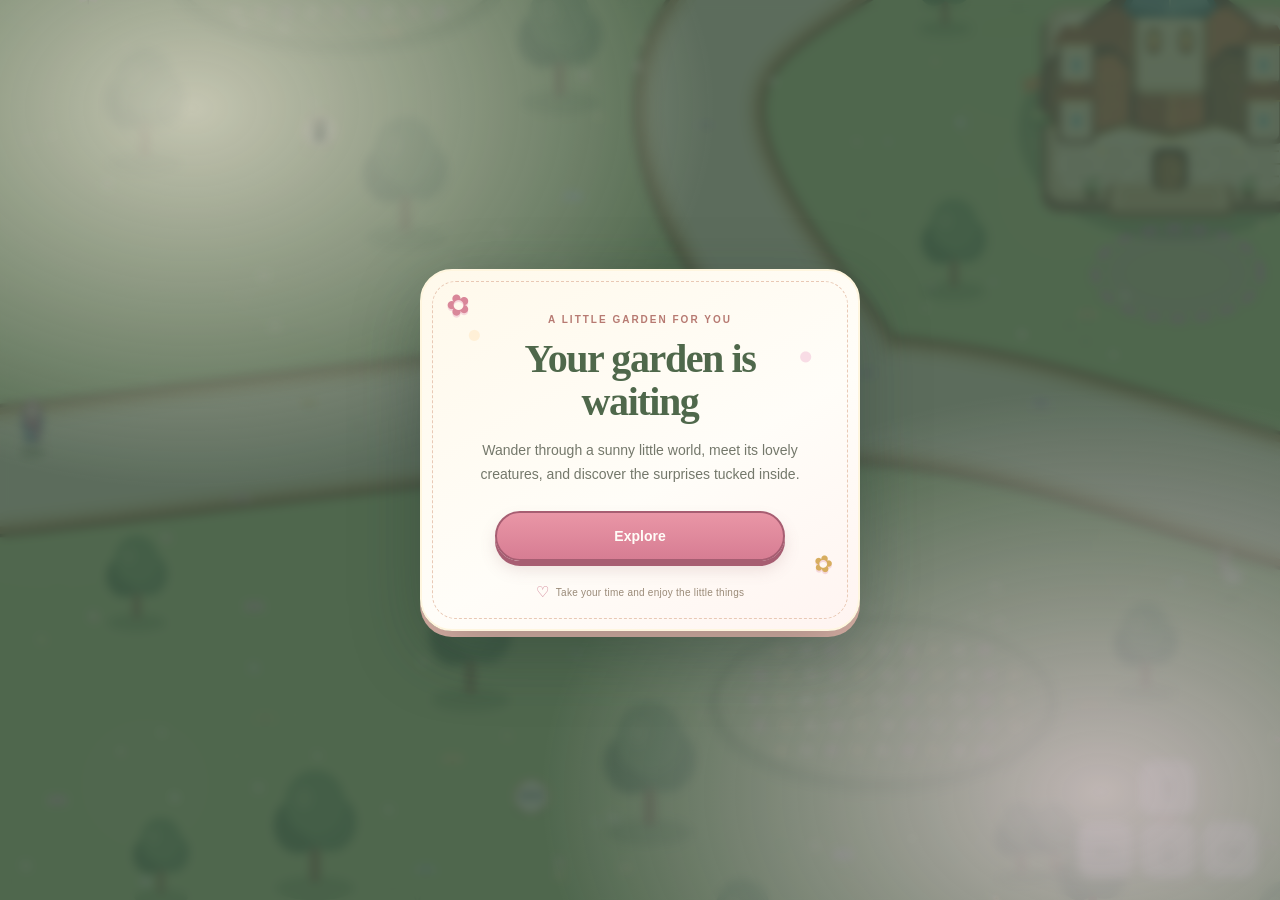
==== commit 55cccc21: "Add background music functionality with toggle button and audio integration" ====
--- a/index.html
+++ b/index.html
@@ -80,6 +80,7 @@
           <span aria-hidden="true">&#x2661;</span> Wishes <span id="wishes-count" class="collection-count"></span>
         </button>
       </div>
+      <button id="music-toggle" class="music-toggle" type="button" aria-label="Pause music" hidden>♫ <span>Pause</span></button>
       <div id="surprise-modal" class="surprise-modal" hidden>
         <section class="surprise-card" role="dialog" aria-modal="true" aria-label="Collected birthday wish">
           <div id="surprise-content"></div>
@@ -98,4 +99,4 @@
   <script src="garden.js"></script>
 </body>
 
-</html>+</html>
--- a/style.css
+++ b/style.css
@@ -3,3 +3,5 @@
 html,body{width:100%;height:100%;min-height:100%;overflow:hidden}body{background:#a9ca83}.full-garden,.viewport{position:fixed;inset:0;width:100%;height:100%;min-height:0;overflow:hidden}.viewport{touch-action:none}.controls{right:max(22px,env(safe-area-inset-right));bottom:max(22px,env(safe-area-inset-bottom));width:180px;height:180px;grid-template-columns:repeat(3,56px);grid-template-rows:repeat(3,56px);gap:6px}.move{width:56px;height:56px;min-width:56px;min-height:56px;border-radius:15px;background:#fffdf0e8;font-size:29px;box-shadow:0 3px 12px #26351d2b}@media(max-width:600px){.controls{right:max(18px,env(safe-area-inset-right));bottom:max(18px,env(safe-area-inset-bottom));width:168px;height:168px;grid-template-columns:repeat(3,52px);grid-template-rows:repeat(3,52px);gap:6px}.move{width:52px;height:52px;min-width:52px;min-height:52px}}
 .controls{left:50%;right:auto;bottom:max(18px,env(safe-area-inset-bottom));transform:translateX(-50%);display:flex;align-items:center;justify-content:center;gap:8px;width:auto;height:auto;grid-template-columns:none;grid-template-rows:none}.move{flex:0 0 56px}.up,.left,.down,.right{grid-column:auto;grid-row:auto}.left{order:1}.up{order:2}.down{order:3}.right{order:4}@media(max-width:600px){.controls{left:50%;right:auto;bottom:max(16px,env(safe-area-inset-bottom));width:auto;height:auto;gap:6px}.move{width:52px;height:52px;min-width:52px;min-height:52px;flex-basis:52px}}
 .controls{left:auto;right:max(22px,env(safe-area-inset-right));bottom:max(22px,env(safe-area-inset-bottom));transform:none;display:grid;width:180px;height:180px;grid-template-columns:repeat(3,56px);grid-template-rows:repeat(3,56px);gap:6px}.move{flex:initial;order:0}.up{grid-column:2;grid-row:1}.left{grid-column:1;grid-row:2}.down{grid-column:2;grid-row:2}.right{grid-column:3;grid-row:2}@media(max-width:600px){.controls{left:auto;right:max(18px,env(safe-area-inset-right));bottom:max(18px,env(safe-area-inset-bottom));width:168px;height:168px;grid-template-columns:repeat(3,52px);grid-template-rows:repeat(3,52px);gap:6px}}
+.music-toggle{position:absolute;left:max(22px,env(safe-area-inset-left));bottom:max(22px,env(safe-area-inset-bottom));z-index:5;min-height:42px;padding:0 15px;border:1px solid #ffffffc4;border-radius:999px;background:#fffdf0ed;color:#496146;font:700 13px "DM Sans",Arial,sans-serif;box-shadow:0 3px 12px #26351d2b;cursor:pointer}.music-toggle:hover{background:#fff}.music-toggle:active{transform:scale(.96)}.music-toggle[hidden]{display:none}@media(max-width:600px){.music-toggle{left:max(18px,env(safe-area-inset-left));bottom:max(18px,env(safe-area-inset-bottom));min-height:40px}}
+.controls{bottom:calc(max(22px,env(safe-area-inset-bottom)) - 62px)}@media(max-width:600px){.controls{bottom:calc(max(18px,env(safe-area-inset-bottom)) - 58px)}}
--- a/collectibles.css
+++ b/collectibles.css
@@ -35,3 +35,7 @@
 .wish-emoji{font-size:68px;filter:drop-shadow(0 4px 0 #f2d9c7)}.wish-title{color:#8d5363;text-shadow:1px 2px 0 #f6e5cf}.wish-copy{color:#606b53}
 .modal-ok{display:block;min-width:120px;margin:24px auto 0;padding:11px 28px;border:2px solid #9e5c71;border-radius:999px;background:#d98598;color:#fffdf8;font:800 14px "DM Sans",Arial,sans-serif;box-shadow:0 5px 0 #a75e72,0 7px 12px #73524030;cursor:pointer;transition:transform .12s,box-shadow .12s}.modal-ok:hover{background:#cb7188;transform:translateY(-1px)}.modal-ok:active{transform:translateY(3px);box-shadow:0 2px 0 #a75e72}
 @media(max-width:600px){.surprise-card{border-radius:27px}.wish-emoji{font-size:58px}.modal-ok{margin-top:20px}}
+
+.birthday-ending-content{padding:8px 0 2px}.birthday-ending-content .wish-emoji{margin-bottom:10px}.birthday-ending-content .wish-kicker{color:#b25773}.birthday-ending-content .wish-title{max-width:420px;margin:0 auto 17px;font-size:clamp(27px,5.5vw,38px)}.birthday-ending-content .wish-copy{max-width:440px;font-size:clamp(15px,3.4vw,18px);line-height:1.75;color:#5f6752}
+.birthday-ending-active{z-index:100;background:linear-gradient(145deg,#fff3e4,#f8dfe5 55%,#f2e9d4);backdrop-filter:none}.birthday-ending-active .surprise-card{width:min(600px,100%);max-height:90vh}
+
